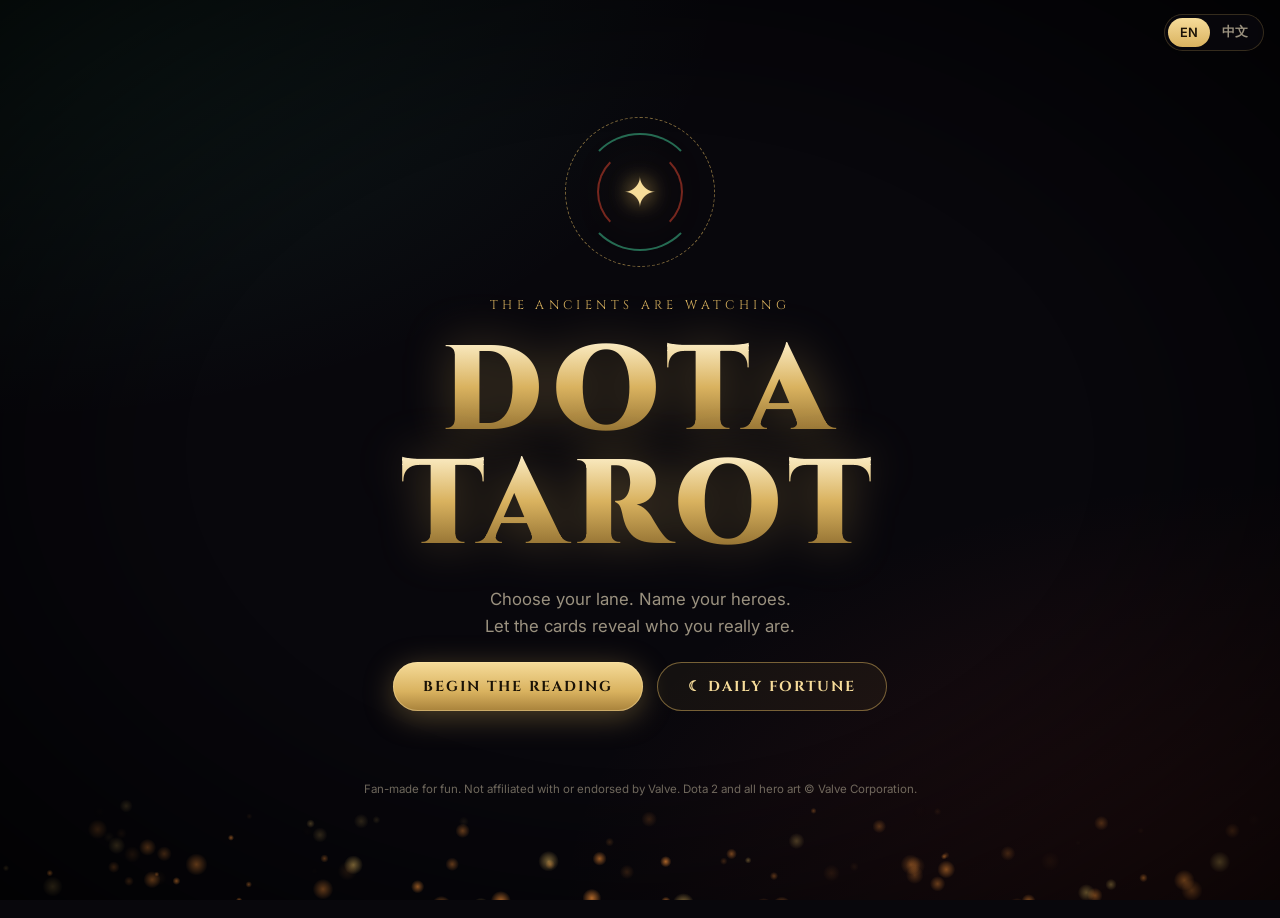
==== index.html @ 8a690b5b "Dota Tarot: Dota 2 personality test and daily fortune Pick a lane and up to 3 heroes for a three-car" ====
<!doctype html>
<html lang="en">
<head>
  <meta charset="utf-8" />
  <meta name="viewport" content="width=device-width, initial-scale=1" />
  <title>Dota Tarot</title>
  <meta name="description" content="Pick your lane and your heroes, and the Ancients will read your soul." />
  <meta property="og:title" content="Dota Tarot · 刀塔塔罗" />
  <meta property="og:description" content="A Dota 2 personality test and daily fortune. Pick your lane and heroes, and let the cards read you." />
  <meta property="og:type" content="website" />
  <link rel="icon" href="data:image/svg+xml,%3Csvg xmlns='http://www.w3.org/2000/svg' viewBox='0 0 32 32'%3E%3Crect width='32' height='32' rx='7' fill='%2314101a'/%3E%3Cpath d='M16 3 L19 13 L29 16 L19 19 L16 29 L13 19 L3 16 L13 13Z' fill='%23d9b25f'/%3E%3C/svg%3E" />
  <link rel="preconnect" href="https://fonts.googleapis.com" />
  <link rel="preconnect" href="https://fonts.gstatic.com" crossorigin />
  <link href="https://fonts.googleapis.com/css2?family=Cinzel:wght@500;700;900&family=Inter:wght@400;500;600&family=Noto+Serif+SC:wght@600;900&display=swap" rel="stylesheet" />
  <link rel="stylesheet" href="css/style.css?v=6" />
</head>
<body>
  <canvas id="embers" aria-hidden="true"></canvas>
  <div class="vignette" aria-hidden="true"></div>

  <div class="lang" role="group" aria-label="Language">
    <button data-lang="en">EN</button><button data-lang="zh">中文</button>
  </div>

  <!-- Intro -->
  <section class="screen active" id="screen-intro">
    <div class="intro">
      <div class="sigil" aria-hidden="true">
        <span class="ring r1"></span><span class="ring r2"></span><span class="ring r3"></span>
        <span class="sigil-core">✦</span>
      </div>
      <p class="eyebrow" data-i18n="eyebrow"></p>
      <h1 class="title"><span data-i18n="titleA"></span><span data-i18n="titleB"></span></h1>
      <p class="tagline" data-i18n="tagline"></p>
      <div class="intro-actions">
        <button class="btn btn-primary" data-go="role" data-i18n="begin"></button>
        <button class="btn btn-ghost btn-daily" id="open-daily"><span aria-hidden="true">☾</span> <span data-i18n="dailyBtn"></span></button>
      </div>
    </div>
    <p class="fan-note" data-i18n="disclaimer"></p>
  </section>

  <!-- Step 1: role -->
  <section class="screen" id="screen-role">
    <header class="step-head">
      <p class="step-num" data-i18n="step1"></p>
      <h2 data-i18n="step1Title"></h2>
    </header>
    <div class="roles" id="roles"></div>
    <nav class="step-nav">
      <button class="btn btn-ghost" data-go="intro" data-i18n="back"></button>
      <button class="btn btn-primary" id="to-heroes" data-go="heroes" data-i18n="continue" disabled></button>
    </nav>
  </section>

  <!-- Step 2: heroes -->
  <section class="screen" id="screen-heroes">
    <header class="step-head">
      <p class="step-num" data-i18n="step2"></p>
      <h2 data-i18n="step2Title"></h2>
      <p class="hint" data-i18n="step2Hint"></p>
    </header>
    <div class="picked" id="picked"></div>
    <div class="toolbar">
      <input type="search" id="search" data-i18n-ph="search" autocomplete="off" />
      <div class="filters" id="filters">
        <button class="chip active" data-attr="all" data-i18n="all"></button>
        <button class="chip" data-attr="str"><i class="dot str"></i><span data-i18n="str"></span></button>
        <button class="chip" data-attr="agi"><i class="dot agi"></i><span data-i18n="agi"></span></button>
        <button class="chip" data-attr="int"><i class="dot int"></i><span data-i18n="int"></span></button>
        <button class="chip" data-attr="uni"><i class="dot uni"></i><span data-i18n="uni"></span></button>
      </div>
    </div>
    <div class="hero-grid" id="hero-grid"></div>
    <nav class="step-nav sticky">
      <button class="btn btn-ghost" data-go="role" data-i18n="back"></button>
      <button class="btn btn-primary" id="to-reading" data-i18n="draw" disabled></button>
    </nav>
  </section>

  <!-- Step 3: reading -->
  <section class="screen" id="screen-reading">
    <header class="step-head">
      <p class="step-num" data-i18n="step3"></p>
      <h2 id="reading-prompt"></h2>
    </header>
    <div class="spread" id="spread"></div>
    <article class="result" id="result" hidden></article>
  </section>

  <!-- Daily fortune -->
  <section class="screen" id="screen-daily">
    <header class="step-head">
      <p class="step-num" data-i18n="dailyKicker"></p>
      <h2 id="daily-title"></h2>
      <p class="hint" id="daily-hint"></p>
    </header>
    <div class="fan" id="fan"></div>
    <div class="spread daily-stage" id="daily-stage"></div>
    <article class="result daily-result" id="daily-result" hidden></article>
    <nav class="step-nav" id="daily-nav">
      <button class="btn btn-ghost" data-go="intro" data-i18n="home"></button>
    </nav>
  </section>

  <script src="js/data.js?v=6"></script>
  <script src="js/i18n.js?v=6"></script>
  <script src="js/app.js?v=6"></script>
</body>
</html>
---- css/style.css ----
:root {
  --bg: #08070c;
  --panel: rgba(22, 18, 28, 0.72);
  --line: rgba(217, 178, 95, 0.22);
  --gold: #d9b25f;
  --gold-hi: #f6dc9a;
  --text: #ece6da;
  --muted: #9a917f;
  --radiant: #3fbf8f;
  --dire: #d0402f;
  --str: #e0503f;
  --agi: #3fc06a;
  --int: #3f9fe0;
  --uni: #c79cf0;
  --radius: 14px;
}

* { box-sizing: border-box; margin: 0; padding: 0; }

html, body { min-height: 100%; }

body {
  font-family: "Inter", system-ui, "PingFang SC", "Microsoft YaHei", sans-serif;
  color: var(--text);
  background:
    radial-gradient(1200px 700px at 0% 0%, rgba(63, 191, 143, 0.13), transparent 60%),
    radial-gradient(1200px 700px at 100% 100%, rgba(208, 64, 47, 0.16), transparent 60%),
    var(--bg);
  background-attachment: fixed;
  overflow-x: hidden;
}

#embers { position: fixed; inset: 0; width: 100%; height: 100%; pointer-events: none; z-index: 0; }
.vignette {
  position: fixed; inset: 0; pointer-events: none; z-index: 0;
  background: radial-gradient(ellipse at center, transparent 50%, rgba(0, 0, 0, 0.7) 100%);
}

button { font: inherit; color: inherit; cursor: pointer; border: 0; background: none; }

/* ---------- Screens ---------- */
.screen {
  position: relative; z-index: 1;
  display: none;
  min-height: 100vh;
  padding: 48px 16px 120px;
  max-width: 1180px;
  margin: 0 auto;
}
.screen.active { display: block; animation: screenIn 0.7s cubic-bezier(.2,.8,.2,1) both; }
.screen.leaving { display: block; animation: screenOut 0.4s ease both; }

@keyframes screenIn {
  from { opacity: 0; transform: translateY(24px) scale(0.98); filter: blur(6px); }
  to   { opacity: 1; transform: none; filter: none; }
}
@keyframes screenOut {
  to { opacity: 0; transform: translateY(-16px) scale(0.98); filter: blur(6px); }
}

/* ---------- Buttons ---------- */
.btn {
  position: relative;
  padding: 14px 30px;
  font-family: "Cinzel", "Noto Serif SC", serif;
  font-weight: 700;
  letter-spacing: 0.12em;
  text-transform: uppercase;
  font-size: 0.9rem;
  border-radius: 999px;
  transition: transform 0.2s, box-shadow 0.3s, opacity 0.3s;
}
.btn-primary {
  color: #1a1206;
  background: linear-gradient(180deg, var(--gold-hi), var(--gold) 60%, #a8823b);
  box-shadow: 0 0 0 1px rgba(255, 230, 170, 0.4) inset, 0 6px 30px rgba(217, 178, 95, 0.35);
  overflow: hidden;
}
.btn-primary::after {
  content: ""; position: absolute; inset: 0;
  background: linear-gradient(110deg, transparent 30%, rgba(255,255,255,0.55) 50%, transparent 70%);
  transform: translateX(-120%);
  animation: shine 3.2s ease-in-out infinite;
}
@keyframes shine { 60%, 100% { transform: translateX(120%); } }
.btn-primary:hover:not(:disabled) { transform: translateY(-2px); box-shadow: 0 0 0 1px rgba(255,230,170,.5) inset, 0 10px 40px rgba(217,178,95,.55); }
.btn-primary:disabled { opacity: 0.35; cursor: not-allowed; filter: grayscale(0.6); }
.btn-primary:disabled::after { display: none; }
.btn-ghost { color: var(--muted); border: 1px solid var(--line); }
.btn-ghost:hover { color: var(--text); border-color: var(--gold); }

/* ---------- Intro ---------- */
.intro {
  min-height: calc(100vh - 168px);
  display: flex; flex-direction: column; align-items: center; justify-content: center;
  text-align: center; gap: 22px;
}
.sigil { position: relative; width: 150px; height: 150px; margin-bottom: 8px; }
.ring {
  position: absolute; inset: 0; border-radius: 50%;
  border: 1px solid var(--gold);
  opacity: 0.55;
}
.ring.r1 { animation: spin 18s linear infinite; border-style: dashed; }
.ring.r2 { inset: 16px; animation: spin 12s linear infinite reverse; border-color: var(--radiant); border-width: 2px; border-right-color: transparent; border-left-color: transparent; }
.ring.r3 { inset: 32px; animation: spin 8s linear infinite; border-color: var(--dire); border-width: 2px; border-top-color: transparent; border-bottom-color: transparent; }
.sigil-core {
  position: absolute; inset: 0; display: grid; place-items: center;
  font-size: 2.6rem; color: var(--gold-hi);
  text-shadow: 0 0 20px var(--gold), 0 0 50px rgba(217,178,95,.6);
  animation: pulse 2.6s ease-in-out infinite;
}
@keyframes spin { to { transform: rotate(360deg); } }
@keyframes pulse { 50% { transform: scale(1.15); opacity: 0.8; } }

.eyebrow, .step-num {
  font-family: "Cinzel", "Noto Serif SC", serif; letter-spacing: 0.35em; text-transform: uppercase;
  font-size: 0.78rem; color: var(--gold);
}
.title {
  font-family: "Cinzel", "Noto Serif SC", serif; font-weight: 900;
  font-size: clamp(3.2rem, 12vw, 7.5rem);
  line-height: 0.95; letter-spacing: 0.06em;
  display: flex; flex-direction: column;
}
.title span {
  background: linear-gradient(180deg, #fff3d0 0%, var(--gold) 45%, #7a5a22 100%);
  -webkit-background-clip: text; background-clip: text; color: transparent;
  filter: drop-shadow(0 0 24px rgba(217,178,95,.35));
  animation: rise 1.1s cubic-bezier(.2,.8,.2,1) both;
}
.title span:nth-child(2) { animation-delay: 0.15s; }
@keyframes rise { from { opacity: 0; transform: translateY(40px); letter-spacing: 0.4em; } }
.tagline { color: var(--muted); font-size: 1.05rem; line-height: 1.6; animation: fade 1.4s 0.4s both; }
.intro .btn { animation: fade 1.4s 0.7s both; }
@keyframes fade { from { opacity: 0; transform: translateY(10px); } }

/* ---------- Step headers ---------- */
.step-head { text-align: center; margin-bottom: 36px; }
.step-head h2 {
  font-family: "Cinzel", "Noto Serif SC", serif; font-weight: 700;
  font-size: clamp(1.5rem, 4vw, 2.4rem); margin-top: 10px;
}
.hint { color: var(--muted); margin-top: 10px; }
.hint b { color: var(--gold); }

.step-nav { display: flex; justify-content: center; gap: 14px; margin-top: 40px; }
.step-nav.sticky {
  position: fixed; left: 0; right: 0; bottom: 0; margin: 0; z-index: 5;
  padding: 16px; background: linear-gradient(transparent, rgba(8,7,12,.95) 40%);
}

/* ---------- Roles ---------- */
.roles { display: grid; grid-template-columns: repeat(5, 1fr); gap: 16px; perspective: 1000px; }
.role {
  position: relative; text-align: center;
  padding: 28px 16px 24px;
  border-radius: var(--radius);
  background: var(--panel);
  border: 1px solid var(--line);
  backdrop-filter: blur(6px);
  transition: transform 0.35s cubic-bezier(.2,.8,.2,1), border-color 0.3s, box-shadow 0.3s;
  transform-style: preserve-3d;
  animation: dealIn 0.7s cubic-bezier(.2,.8,.2,1) backwards;
  animation-delay: calc(var(--i) * 90ms);
}
@keyframes dealIn { from { opacity: 0; transform: translateY(50px) rotateX(30deg); } }
.role:hover { border-color: var(--gold); box-shadow: 0 20px 50px rgba(0,0,0,.5), 0 0 30px rgba(217,178,95,.15); }
.role.selected {
  border-color: var(--gold-hi);
  box-shadow: 0 0 0 1px var(--gold) inset, 0 0 45px rgba(217,178,95,.45);
  background: linear-gradient(180deg, rgba(217,178,95,.16), var(--panel));
}
.role-numeral { font-family: "Cinzel", "Noto Serif SC", serif; font-size: 0.8rem; color: var(--gold); letter-spacing: .3em; }
.role svg {
  width: 64px; height: 64px; margin: 16px auto;
  fill: none; stroke: var(--gold); stroke-width: 2.2; stroke-linecap: round; stroke-linejoin: round;
  transition: transform .4s, filter .4s;
}
.role:hover svg, .role.selected svg { transform: scale(1.12); filter: drop-shadow(0 0 10px var(--gold)); }
.role h3 { font-family: "Cinzel", "Noto Serif SC", serif; font-size: 1.15rem; }
.role .pos { font-size: .75rem; color: var(--muted); text-transform: uppercase; letter-spacing: .15em; margin-top: 4px; }
.role p { color: var(--muted); font-size: .88rem; line-height: 1.5; margin-top: 12px; }

/* ---------- Heroes ---------- */
.picked { display: flex; justify-content: center; gap: 14px; margin-bottom: 26px; }
.slot {
  width: 120px; aspect-ratio: 16 / 9; border-radius: 10px;
  border: 1px dashed var(--line);
  display: grid; place-items: center; color: var(--muted); font-size: .75rem;
  position: relative; overflow: hidden;
}
.slot.filled { border: 1px solid var(--gold); animation: pop .45s cubic-bezier(.3,1.6,.5,1) both; box-shadow: 0 0 20px rgba(217,178,95,.35); }
.slot img, .slot .fallback { position: absolute; inset: 0; width: 100%; height: 100%; object-fit: cover; }
.slot .x {
  position: absolute; top: 4px; right: 4px; z-index: 2; width: 20px; height: 20px; border-radius: 50%;
  background: rgba(0,0,0,.7); color: #fff; font-size: .8rem; line-height: 20px;
}
@keyframes pop { from { transform: scale(.5); opacity: 0; } }

.toolbar { display: flex; flex-wrap: wrap; gap: 12px; justify-content: space-between; align-items: center; margin-bottom: 20px; }
#search {
  flex: 1 1 220px; max-width: 320px;
  padding: 11px 16px; border-radius: 999px;
  background: var(--panel); border: 1px solid var(--line); color: var(--text); font: inherit;
  outline: none; transition: border-color .2s, box-shadow .2s;
}
#search:focus { border-color: var(--gold); box-shadow: 0 0 0 3px rgba(217,178,95,.15); }
.filters { display: flex; flex-wrap: wrap; gap: 8px; }
.chip {
  display: inline-flex; align-items: center; gap: 7px;
  padding: 8px 14px; border-radius: 999px; font-size: .85rem;
  border: 1px solid var(--line); color: var(--muted); transition: all .2s;
}
.chip:hover { color: var(--text); }
.chip.active { color: var(--text); border-color: var(--gold); background: rgba(217,178,95,.12); }
.dot { width: 9px; height: 9px; border-radius: 50%; display: inline-block; }
.dot.str { background: var(--str); } .dot.agi { background: var(--agi); }
.dot.int { background: var(--int); } .dot.uni { background: var(--uni); }

.hero-grid {
  display: grid; grid-template-columns: repeat(auto-fill, minmax(128px, 1fr)); gap: 10px;
}
.hero {
  position: relative; aspect-ratio: 16 / 9; border-radius: 8px; overflow: hidden;
  background: #15121b; border: 1px solid rgba(255,255,255,.06);
  transition: transform .25s cubic-bezier(.2,.8,.2,1), box-shadow .25s, border-color .25s, filter .25s;
  animation: heroIn .5s cubic-bezier(.2,.8,.2,1) backwards;
  animation-delay: calc(var(--i) * 12ms);
}
@keyframes heroIn { from { opacity: 0; transform: scale(.85); } }
.hero img, .hero .fallback {
  position: absolute; inset: 0; width: 100%; height: 100%; object-fit: cover;
  transition: transform .4s;
}
.fallback {
  display: grid; place-items: center;
  font-family: "Cinzel", "Noto Serif SC", serif; font-weight: 700; font-size: 1.3rem; color: rgba(255,255,255,.85);
}
.fallback.str { background: linear-gradient(135deg, #5a1a14, #1a0a08); }
.fallback.agi { background: linear-gradient(135deg, #154a24, #081a0c); }
.fallback.int { background: linear-gradient(135deg, #133a5a, #08121a); }
.fallback.uni { background: linear-gradient(135deg, #3d2a5a, #120a1a); }
.hero .name {
  position: absolute; left: 0; right: 0; bottom: 0; z-index: 1;
  padding: 18px 8px 6px; font-size: .74rem; font-weight: 600; text-align: left;
  background: linear-gradient(transparent, rgba(0,0,0,.9));
}
.hero::before {
  content: ""; position: absolute; left: 0; top: 0; bottom: 0; width: 3px; z-index: 2;
  background: var(--attr);
}
.hero:hover { transform: translateY(-3px) scale(1.06); z-index: 3; border-color: var(--gold); box-shadow: 0 12px 30px rgba(0,0,0,.6), 0 0 18px rgba(217,178,95,.3); }
.hero:hover img { transform: scale(1.1); }
.hero.selected { border-color: var(--gold-hi); box-shadow: 0 0 0 2px var(--gold), 0 0 26px rgba(217,178,95,.6); }
.hero.selected::after {
  content: "✓"; position: absolute; top: 6px; right: 6px; z-index: 2;
  width: 22px; height: 22px; border-radius: 50%; display: grid; place-items: center;
  background: var(--gold); color: #1a1206; font-weight: 700; font-size: .8rem;
  animation: pop .35s cubic-bezier(.3,1.6,.5,1) both;
}
.hero-grid.full .hero:not(.selected) { filter: grayscale(.85) brightness(.55); }
.hero.hidden { display: none; }

/* ---------- Tarot spread ---------- */
.spread { display: flex; justify-content: center; gap: 36px; flex-wrap: wrap; padding-top: 6px; overflow-x: clip; }
.tarot {
  --gold-line: color-mix(in srgb, var(--gold) 70%, var(--c));
  width: 230px; aspect-ratio: 2 / 3.3;
  position: relative;
  container-type: inline-size;
  animation: deal 0.9s cubic-bezier(.2,.8,.2,1) both;
  animation-delay: calc(var(--i) * 200ms);
}
@keyframes deal {
  from { opacity: 0; transform: translateY(-160px) rotate(calc((var(--i) - 1) * 18deg)) scale(.6); }
}
.tarot-float, .tarot-tilt, .tarot-inner { position: absolute; inset: 0; }
.tarot-float { animation: bob 5s ease-in-out infinite; animation-delay: calc(var(--i) * -1.6s); }
@keyframes bob { 50% { transform: translateY(-10px); } }
.tarot-tilt { transform: perspective(1000px); transform-style: preserve-3d; transition: transform .5s cubic-bezier(.2,.8,.2,1); }
.tarot-inner { transform-style: preserve-3d; transition: transform 1.2s cubic-bezier(.5,-0.25,.2,1.25); }
.tarot.flipped .tarot-inner { transform: rotateY(180deg); }

.face {
  position: absolute; inset: 0; border-radius: 6cqw; overflow: hidden;
  backface-visibility: hidden; -webkit-backface-visibility: hidden;
  box-shadow: 0 24px 60px rgba(0,0,0,.65), 0 0 0 1px rgba(217,178,95,.55);
}

/* Card back */
.face.back {
  background:
    radial-gradient(circle at 50% 50%, rgba(217,178,95,.2), transparent 60%),
    repeating-linear-gradient(45deg, rgba(217,178,95,.05) 0 1px, transparent 1px 9px),
    repeating-linear-gradient(-45deg, rgba(217,178,95,.05) 0 1px, transparent 1px 9px),
    linear-gradient(160deg, #1d1530, #0c0912 50%, #2a0f0c);
}
.back-art { position: absolute; inset: 0; width: 100%; height: 100%; fill: none; stroke: var(--gold); stroke-width: .6; }
.back-art .mandala { transform-box: fill-box; transform-origin: center; animation: spin 30s linear infinite; }
.back-art .eye { stroke-width: .9; filter: drop-shadow(0 0 3px var(--gold)); }
.back-art .pupil { fill: var(--gold-hi); stroke: none; transform-box: fill-box; transform-origin: center; animation: pulse 2.4s ease-in-out infinite; }
.back-art .moon { fill: rgba(217,178,95,.25); }
.back-art .star { fill: var(--gold-hi); stroke: none; animation: twinkle 3s ease-in-out infinite; }
.back-art .star:nth-child(odd) { animation-delay: -1.5s; }
@keyframes twinkle { 50% { opacity: .15; } }

/* Card front */
.face.front {
  transform: rotateY(180deg);
  background:
    radial-gradient(120% 70% at 50% 38%, color-mix(in srgb, var(--c) 32%, transparent), transparent 70%),
    repeating-linear-gradient(60deg, rgba(255,255,255,.025) 0 1px, transparent 1px 7px),
    linear-gradient(180deg, #17121f, #0a080d);
}
.tarot.flipped .face.front { animation: glow 2.6s 1.3s ease-in-out infinite; }
@keyframes glow { 50% { box-shadow: 0 24px 60px rgba(0,0,0,.65), 0 0 0 1px var(--gold), 0 0 46px color-mix(in srgb, var(--c) 70%, transparent); } }

.frame { position: absolute; inset: 3.5cqw; z-index: 4; pointer-events: none; border: 1px solid var(--gold-line); border-radius: 3.5cqw; }
.frame::after { content: ""; position: absolute; inset: 1.8cqw; border: 1px solid color-mix(in srgb, var(--gold-line) 45%, transparent); border-radius: 2cqw; }
.corner { position: absolute; width: 14cqw; height: 14cqw; fill: none; stroke: var(--gold-hi); stroke-width: 1.4; }
.corner circle { fill: var(--gold-hi); stroke: none; }
.corner.tl { top: -1px; left: -1px; }
.corner.tr { top: -1px; right: -1px; transform: scaleX(-1); }
.corner.bl { bottom: -1px; left: -1px; transform: scaleY(-1); }
.corner.br { bottom: -1px; right: -1px; transform: scale(-1); }

.t-banner {
  position: absolute; top: 4.5cqw; left: 50%; transform: translateX(-50%); z-index: 5;
  min-width: 30cqw; padding: 1.4cqw 4cqw 3cqw 4.8cqw;
  font-family: "Cinzel", "Noto Serif SC", serif; font-weight: 900; font-size: 6cqw; letter-spacing: .15em; text-align: center;
  color: #1a1206;
  background: linear-gradient(180deg, var(--gold-hi), var(--gold) 60%, #8d6a2d);
  clip-path: polygon(0 0, 100% 0, 100% 72%, 50% 100%, 0 72%);
}

.t-art { position: absolute; left: 9cqw; right: 9cqw; top: 13cqw; bottom: 37cqw; z-index: 2; }
.t-window {
  position: absolute; inset: 0; overflow: hidden;
  border-radius: 50% 50% 4cqw 4cqw / 32% 32% 4cqw 4cqw;
  border: 1px solid var(--gold-line);
  background: radial-gradient(circle at 50% 45%, color-mix(in srgb, var(--c) 45%, #0b090e), #08060b 75%);
  box-shadow: inset 0 0 8cqw rgba(0,0,0,.8);
}
.rays {
  position: absolute; inset: -40%;
  background: repeating-conic-gradient(from 0deg, color-mix(in srgb, var(--c) 30%, transparent) 0deg 5deg, transparent 5deg 15deg);
  -webkit-mask: radial-gradient(circle, #000 10%, transparent 60%); mask: radial-gradient(circle, #000 10%, transparent 60%);
  animation: spin 40s linear infinite;
}
.runes {
  position: absolute; left: 50%; top: 46%; width: 92%; translate: -50% -50%;
  fill: none; stroke: color-mix(in srgb, var(--gold) 60%, transparent); stroke-width: .5;
  animation: spin 50s linear infinite reverse;
}
.runes text { fill: var(--gold); stroke: none; font-size: 7px; opacity: .75; }
.mote {
  position: absolute; bottom: 0; width: 1.4cqw; height: 1.4cqw; border-radius: 50%;
  background: #fff; box-shadow: 0 0 2cqw .5cqw var(--c);
  animation: mote linear infinite;
}
@keyframes mote {
  from { transform: translateY(0) scale(.6); opacity: 0; }
  20% { opacity: 1; }
  to { transform: translateY(-110cqw) scale(1); opacity: 0; }
}

.emblem { position: absolute; left: 50%; top: 46%; width: 54%; translate: -50% -50%; animation: float 4s ease-in-out infinite; }
.emblem svg {
  display: block; width: 100%; overflow: visible;
  fill: none; stroke: var(--c); stroke-width: 1.8; stroke-linecap: round; stroke-linejoin: round;
  filter: drop-shadow(0 0 3cqw var(--c)) drop-shadow(0 0 .8cqw rgba(255,255,255,.6));
}
.emblem svg * { stroke-dasharray: 1; stroke-dashoffset: 1; }
.tarot.flipped .emblem svg * { stroke-dashoffset: 0; transition: stroke-dashoffset 1.8s .55s cubic-bezier(.6,0,.2,1); }
@keyframes float { 50% { transform: translateY(-3cqw) scale(1.04); } }

/* Champions card: hero renders break out of the arch */
.portal {
  position: absolute; left: 8%; right: 8%; bottom: 5%; height: 16%; border-radius: 50%;
  border: 1px solid var(--c);
  background: radial-gradient(ellipse, color-mix(in srgb, var(--c) 45%, transparent), transparent 70%);
  box-shadow: 0 0 4cqw var(--c), inset 0 0 4cqw var(--c);
  animation: portal 3s ease-in-out infinite;
}
@keyframes portal { 50% { transform: scaleX(1.12); opacity: .6; } }
.champs {
  position: absolute; inset: -12cqw 0 0; pointer-events: none;
  -webkit-mask: linear-gradient(#000 82%, transparent); mask: linear-gradient(#000 82%, transparent);
}
.champ {
  position: absolute; bottom: -10%; left: 50%; width: 150%; translate: -50% 0; z-index: 1;
  filter: drop-shadow(0 0 2cqw color-mix(in srgb, var(--c) 70%, transparent));
  animation: bob2 4.5s ease-in-out infinite;
}
.champ.l, .champ.r { width: 105%; bottom: 0; z-index: 0; filter: brightness(.55) drop-shadow(0 0 2cqw color-mix(in srgb, var(--c) 50%, transparent)); }
.champ.l { left: 16%; animation-delay: -1.5s; }
.champ.r { left: 84%; animation-delay: -3s; }
.champ img { display: block; width: 100%; }
.champ.flat { width: 52%; bottom: 22%; }
.champ.l.flat, .champ.r.flat { width: 38%; bottom: 40%; }
.champ.flat img, .champ.flat .fallback { position: static; aspect-ratio: 1; object-fit: cover; border-radius: 50%; border: 1px solid var(--c); font-size: 5cqw; }
.tarot .champ { opacity: 0; transition: opacity .8s .6s; }
.tarot.flipped .champ { opacity: 1; }
@keyframes bob2 { 50% { transform: translateY(-2.5cqw); } }

.t-plate {
  position: absolute; left: 9cqw; right: 9cqw; bottom: 9cqw; z-index: 5;
  text-align: center; padding: 3cqw 2cqw;
  border-top: 1px solid var(--gold-line); border-bottom: 1px solid var(--gold-line);
  background: linear-gradient(90deg, transparent, rgba(0,0,0,.6) 18%, rgba(0,0,0,.6) 82%, transparent);
}
.t-plate::before {
  content: ""; position: absolute; top: -1.6cqw; left: 50%; width: 3cqw; height: 3cqw;
  background: var(--gold-hi); transform: translateX(-50%) rotate(45deg);
}
.t-name {
  font-family: "Cinzel", "Noto Serif SC", serif; font-weight: 900; font-size: max(9px, 7.4cqw); line-height: 1.15;
  background: linear-gradient(180deg, #fff, var(--gold-hi) 50%, var(--gold));
  -webkit-background-clip: text; background-clip: text; color: transparent;
}
.t-label { font-size: max(7px, 4.2cqw); text-transform: uppercase; letter-spacing: .2em; margin-top: 1.2cqw; color: color-mix(in srgb, var(--c) 55%, #fff); }

.foil {
  position: absolute; inset: 0; z-index: 6; pointer-events: none; opacity: 0; transition: opacity .4s;
  background: linear-gradient(115deg, transparent 25%, rgba(255,120,200,.35) 40%, rgba(120,220,255,.35) 50%, rgba(255,230,140,.35) 60%, transparent 75%);
  background-size: 250% 250%; background-position: var(--mx, 50%) var(--my, 50%);
  mix-blend-mode: color-dodge;
}
.tarot:hover .foil { opacity: .75; }
.sweep {
  position: absolute; inset: 0; z-index: 6; pointer-events: none;
  background: linear-gradient(105deg, transparent 35%, rgba(255,255,255,.45) 50%, transparent 65%);
  transform: translateX(-130%);
}
.face.back .sweep { animation: sweep 3.5s ease-in-out infinite; animation-delay: calc(var(--i) * .4s + 1s); }
.tarot.flipped .face.front .sweep { animation: sweep 1.3s 1s ease-out both; }
@keyframes sweep { 60%, 100% { transform: translateX(130%); } }

.flash, .shock { position: absolute; left: 50%; top: 50%; z-index: 3; pointer-events: none; border-radius: 50%; opacity: 0; translate: -50% -50%; }
.flash { width: 170%; aspect-ratio: 1; background: radial-gradient(circle, #fff 0%, color-mix(in srgb, var(--c) 70%, transparent) 22%, transparent 60%); mix-blend-mode: screen; }
.shock { width: 100%; aspect-ratio: 1; border: 2px solid var(--c); box-shadow: 0 0 20px var(--c), inset 0 0 20px var(--c); }
.tarot.flipped .flash { animation: flash .9s .4s ease-out; }
.tarot.flipped .shock { animation: shock 1.1s .5s ease-out; }
@keyframes flash { from { transform: scale(.3); } 30% { opacity: 1; transform: scale(1); } to { opacity: 0; transform: scale(1.2); } }
@keyframes shock { from { opacity: 1; transform: scale(.2); } to { opacity: 0; transform: scale(2.4); } }

.tarot-cap {
  position: absolute; top: calc(100% + 16px); left: 0; right: 0; text-align: center;
  font-family: "Cinzel", "Noto Serif SC", serif; font-size: .75rem; letter-spacing: .3em; color: var(--muted); text-transform: uppercase;
}

/* ---------- Result ---------- */
.result {
  margin: 80px auto 0; max-width: 820px;
  padding: 36px clamp(20px, 5vw, 48px);
  border-radius: 20px;
  background: var(--panel); border: 1px solid var(--line); backdrop-filter: blur(8px);
  animation: screenIn .9s cubic-bezier(.2,.8,.2,1) both;
}
.result > * { animation: fade .8s both; }
.result > *:nth-child(2) { animation-delay: .1s; } .result > *:nth-child(3) { animation-delay: .2s; }
.result > *:nth-child(4) { animation-delay: .3s; } .result > *:nth-child(5) { animation-delay: .4s; }
.result > *:nth-child(6) { animation-delay: .5s; } .result > *:nth-child(7) { animation-delay: .6s; }
.r-kicker { text-align: center; font-family: "Cinzel", "Noto Serif SC", serif; color: var(--gold); letter-spacing: .3em; font-size: .8rem; text-transform: uppercase; }
.r-title {
  text-align: center; font-family: "Cinzel", "Noto Serif SC", serif; font-weight: 900;
  font-size: clamp(2rem, 6vw, 3.4rem); margin: 8px 0 4px;
  background: linear-gradient(100deg, var(--c) 20%, #fff 40%, var(--c) 60%); background-size: 250% 100%;
  -webkit-background-clip: text; background-clip: text; color: transparent;
  filter: drop-shadow(0 0 18px color-mix(in srgb, var(--c) 50%, transparent));
  animation: fade .8s both, titleShine 4s 1s linear infinite;
}
@keyframes titleShine { from { background-position: 100% 0; } to { background-position: -150% 0; } }
.r-quote { text-align: center; color: var(--muted); font-style: italic; margin-bottom: 26px; }
.r-body p { line-height: 1.75; margin-bottom: 14px; }
.r-body .undertone { color: var(--gold-hi); }

.radar { display: block; width: 100%; max-width: 460px; margin: 26px auto 34px; overflow: visible; }
.radar .halo { fill: none; stroke: var(--line); stroke-dasharray: 2 6; transform-box: fill-box; transform-origin: center; animation: spin 40s linear infinite; }
.radar .grid { fill: none; stroke: rgba(255,255,255,.1); stroke-dasharray: 1; stroke-dashoffset: 1; animation: draw 1.2s ease forwards; }
.radar .grid.outer { stroke: color-mix(in srgb, var(--gold) 55%, transparent); stroke-width: 1.5; }
.radar .axis { stroke: rgba(255,255,255,.08); }
.radar .shape {
  fill: url(#radar-fill); stroke: var(--c); stroke-width: 2.5; stroke-linejoin: round;
  filter: drop-shadow(0 0 10px var(--c));
  animation: breathe 3s 2s ease-in-out infinite;
}
@keyframes breathe { 50% { filter: drop-shadow(0 0 24px var(--c)); } }
.radar .vertex { stroke: #0b090e; stroke-width: 2; }
.radar .vertex-ring { fill: none; stroke-width: 1.5; transform-box: fill-box; transform-origin: center; animation: ping 2.4s ease-out infinite; }
.radar .vertex-ring:nth-of-type(even) { animation-delay: -1.2s; }
@keyframes ping { from { transform: scale(1); opacity: .9; } to { transform: scale(3); opacity: 0; } }
.radar .lbl { opacity: 0; animation: lblIn .6s forwards; }
@keyframes lblIn { from { opacity: 0; transform: translateY(6px); } to { opacity: 1; transform: none; } }
.radar .lbl-name { font-family: "Cinzel", "Noto Serif SC", serif; font-weight: 700; font-size: 15px; fill: var(--text); letter-spacing: .06em; }
.radar .lbl-pct { font-size: 14px; font-weight: 600; }
.radar .lbl.main .lbl-name { fill: var(--gold-hi); }
@keyframes draw { to { stroke-dashoffset: 0; } }

.cols { display: grid; grid-template-columns: 1fr 1fr; gap: 18px; margin-bottom: 26px; }
.box { padding: 18px 20px; border-radius: 12px; border: 1px solid var(--line); background: rgba(0,0,0,.25); }
.box h4 { font-family: "Cinzel", "Noto Serif SC", serif; font-size: .85rem; letter-spacing: .2em; text-transform: uppercase; color: var(--gold); margin-bottom: 10px; }
.box ul { list-style: none; display: grid; gap: 8px; }
.box li::before { content: "✦ "; color: var(--c); }
.box p { line-height: 1.6; color: var(--text); }
.r-life { text-align: center; padding: 18px; border-radius: 12px; background: rgba(217,178,95,.08); border: 1px solid var(--line); margin-bottom: 28px; }
.r-life b { color: var(--gold); font-family: "Cinzel", "Noto Serif SC", serif; letter-spacing: .1em; }
.r-actions { display: flex; justify-content: center; gap: 12px; flex-wrap: wrap; }

.fan-note { max-width: 560px; margin: 0 auto; text-align: center; font-size: .72rem; line-height: 1.6; color: var(--muted); opacity: .7; }

/* ---------- Language toggle ---------- */
.lang {
  position: fixed; top: 14px; right: 16px; z-index: 20;
  display: flex; padding: 3px; border-radius: 999px;
  background: rgba(10, 8, 14, 0.75); border: 1px solid var(--line); backdrop-filter: blur(6px);
}
.lang button {
  padding: 6px 12px; border-radius: 999px; font-size: .8rem; font-weight: 600; color: var(--muted);
  transition: color .2s, background .2s;
}
.lang button:hover { color: var(--text); }
.lang button.active { color: #1a1206; background: linear-gradient(180deg, var(--gold-hi), var(--gold)); }

/* ---------- Intro actions ---------- */
.intro-actions { display: flex; flex-wrap: wrap; justify-content: center; gap: 14px; animation: fade 1.4s 0.7s both; }
.intro-actions .btn { animation: none; }
.btn-daily { color: var(--gold-hi); border-color: rgba(217,178,95,.5); background: rgba(217,178,95,.06); }
.btn-daily:hover { background: rgba(217,178,95,.14); box-shadow: 0 0 24px rgba(217,178,95,.25); }

/* ---------- Daily: card fan ---------- */
.fan { position: relative; height: 360px; max-width: 760px; margin: 0 auto; }
.fan-card {
  position: absolute; left: 50%; bottom: 10px;
  width: 150px; aspect-ratio: 2 / 3.3; margin-left: -75px;
  container-type: inline-size;
  transform-origin: 50% 170%;
  transform: rotate(var(--r));
  transition: transform .45s cubic-bezier(.2,.8,.2,1), opacity .5s, filter .3s;
  animation: fanIn .9s cubic-bezier(.2,.8,.2,1) backwards;
  animation-delay: calc(var(--i) * 90ms);
}
.fan-card .face { box-shadow: 0 16px 40px rgba(0,0,0,.6), 0 0 0 1px rgba(217,178,95,.55); }
@keyframes fanIn { from { transform: rotate(0) translateY(120px); opacity: 0; } }
.fan-card:hover, .fan-card:focus-visible {
  transform: rotate(var(--r)) translateY(-34px);
  filter: drop-shadow(0 0 18px rgba(217,178,95,.6));
  z-index: 5;
}
.fan.picking .fan-card:not(.chosen) { opacity: 0; transform: rotate(var(--r)) translateY(140px); pointer-events: none; }
.fan-card.chosen {
  transform: rotate(0) translateY(-60px) scale(1.2); z-index: 10;
  filter: drop-shadow(0 0 30px var(--gold));
}

/* ---------- Daily: the drawn card ---------- */
.daily-stage { min-height: 0; }
.tarot.daily-card { width: 270px; }
.tarot.instant .tarot-inner { transition: none; }
.tarot.instant .flash, .tarot.instant .shock { animation: none; }
.emblem.ghost { width: 82%; top: 42%; opacity: .32; }
.tarot.reversed .emblem.ghost svg { transform: rotate(180deg); }
.tarot.reversed .t-label { color: #ff8f7a; }

/* ---------- Daily: fortune panel ---------- */
.luck {
  display: flex; align-items: center; justify-content: center; flex-wrap: wrap; gap: 6px 14px;
  margin: 14px 0 22px;
}
.luck-label { font-family: "Cinzel", "Noto Serif SC", serif; font-size: .8rem; letter-spacing: .25em; text-transform: uppercase; color: var(--muted); }
.stars { display: inline-flex; gap: 4px; font-size: 1.6rem; }
.lstar { color: rgba(255,255,255,.12); animation: starIn .5s cubic-bezier(.3,1.6,.5,1) backwards; animation-delay: calc(.4s + var(--i) * .12s); }
.lstar.on { color: var(--gold-hi); text-shadow: 0 0 12px var(--gold), 0 0 24px rgba(217,178,95,.5); }
@keyframes starIn { from { transform: scale(0) rotate(-90deg); opacity: 0; } }
.luck-word {
  font-family: "Cinzel", "Noto Serif SC", serif; font-weight: 900; font-size: 1.15rem; color: var(--c);
  padding: 2px 12px; border: 1px solid var(--c); border-radius: 999px;
  text-shadow: 0 0 12px var(--c);
}
.daily-msg { text-align: center; font-size: 1.08rem; line-height: 1.8; max-width: 600px; margin: 0 auto 28px; }

.lucky { display: grid; grid-template-columns: repeat(3, 1fr); gap: 14px; margin-bottom: 22px; }
.lucky-tile {
  display: flex; flex-direction: column; align-items: center; text-align: center; gap: 6px;
  padding: 18px 10px 16px; border-radius: 14px;
  border: 1px solid var(--line); background: rgba(0,0,0,.25);
  animation: tileIn .7s cubic-bezier(.2,.8,.2,1) backwards; animation-delay: calc(.6s + var(--i) * .12s);
  transition: transform .3s, border-color .3s, box-shadow .3s;
}
.lucky-tile:hover { transform: translateY(-4px); border-color: var(--c); box-shadow: 0 0 22px color-mix(in srgb, var(--c) 35%, transparent); }
@keyframes tileIn { from { opacity: 0; transform: translateY(20px) scale(.95); } }
.lucky-img {
  position: relative; width: 96px; height: 56px; border-radius: 8px; overflow: hidden;
  display: grid; place-items: center;
  border: 1px solid color-mix(in srgb, var(--c) 60%, transparent);
  background: radial-gradient(circle, color-mix(in srgb, var(--c) 30%, transparent), rgba(0,0,0,.4));
}
.lucky-img img, .lucky-img .fallback { position: absolute; inset: 0; width: 100%; height: 100%; object-fit: cover; }
.item-img img { position: static; width: auto; height: 100%; object-fit: contain; }
.role-img svg { width: 36px; height: 36px; fill: none; stroke: var(--gold); stroke-width: 2.4; stroke-linecap: round; stroke-linejoin: round; filter: drop-shadow(0 0 6px var(--gold)); }
.lucky-tile span { font-size: .7rem; text-transform: uppercase; letter-spacing: .2em; color: var(--muted); margin-top: 4px; }
.lucky-tile b { font-family: "Cinzel", "Noto Serif SC", serif; font-size: .95rem; }

.almanac .box h4 { font-size: 1.1rem; letter-spacing: .15em; }
.almanac .do h4 { color: var(--radiant); }
.almanac .dont h4 { color: var(--dire); }
.almanac .do { border-color: rgba(63,191,143,.35); }
.almanac .dont { border-color: rgba(208,64,47,.35); }
.countdown { font-variant-numeric: tabular-nums; letter-spacing: .05em; }

@media (max-width: 640px) {
  .lang { top: 10px; right: 10px; }
  .fan { height: 250px; }
  .fan-card { width: 96px; margin-left: -48px; }
  .tarot.daily-card { width: 64%; }
  .lucky { grid-template-columns: 1fr; }
  .lucky-tile { flex-direction: row; text-align: left; padding: 12px; gap: 12px; }
  .lucky-tile span { margin: 0; }
  .lucky-img { width: 72px; height: 42px; flex: none; }
}

/* ---------- Responsive ---------- */
@media (max-width: 900px) {
  .roles { grid-template-columns: repeat(2, 1fr); }
  .roles .role:last-child { grid-column: 1 / -1; }
}
@media (max-width: 640px) {
  .screen { padding-top: 32px; }
  .roles { grid-template-columns: 1fr; }
  .role { display: grid; grid-template-columns: 56px 1fr; text-align: left; gap: 2px 14px; padding: 16px; }
  .role svg { grid-row: 1 / 5; width: 48px; height: 48px; margin: 0; align-self: center; }
  .role p { margin-top: 6px; }
  .hero-grid { grid-template-columns: repeat(auto-fill, minmax(100px, 1fr)); }
  .slot { width: 30%; }
  .spread { gap: 10px; }
  .tarot { width: 31%; min-width: 96px; }
  .t-label { letter-spacing: .08em; }
  .tarot-cap { font-size: .6rem; letter-spacing: .15em; }
  .cols { grid-template-columns: 1fr; }
}

@media (prefers-reduced-motion: reduce) {
  *, *::before, *::after { animation-duration: 0.01ms !important; animation-iteration-count: 1 !important; transition-duration: 0.01ms !important; }
}
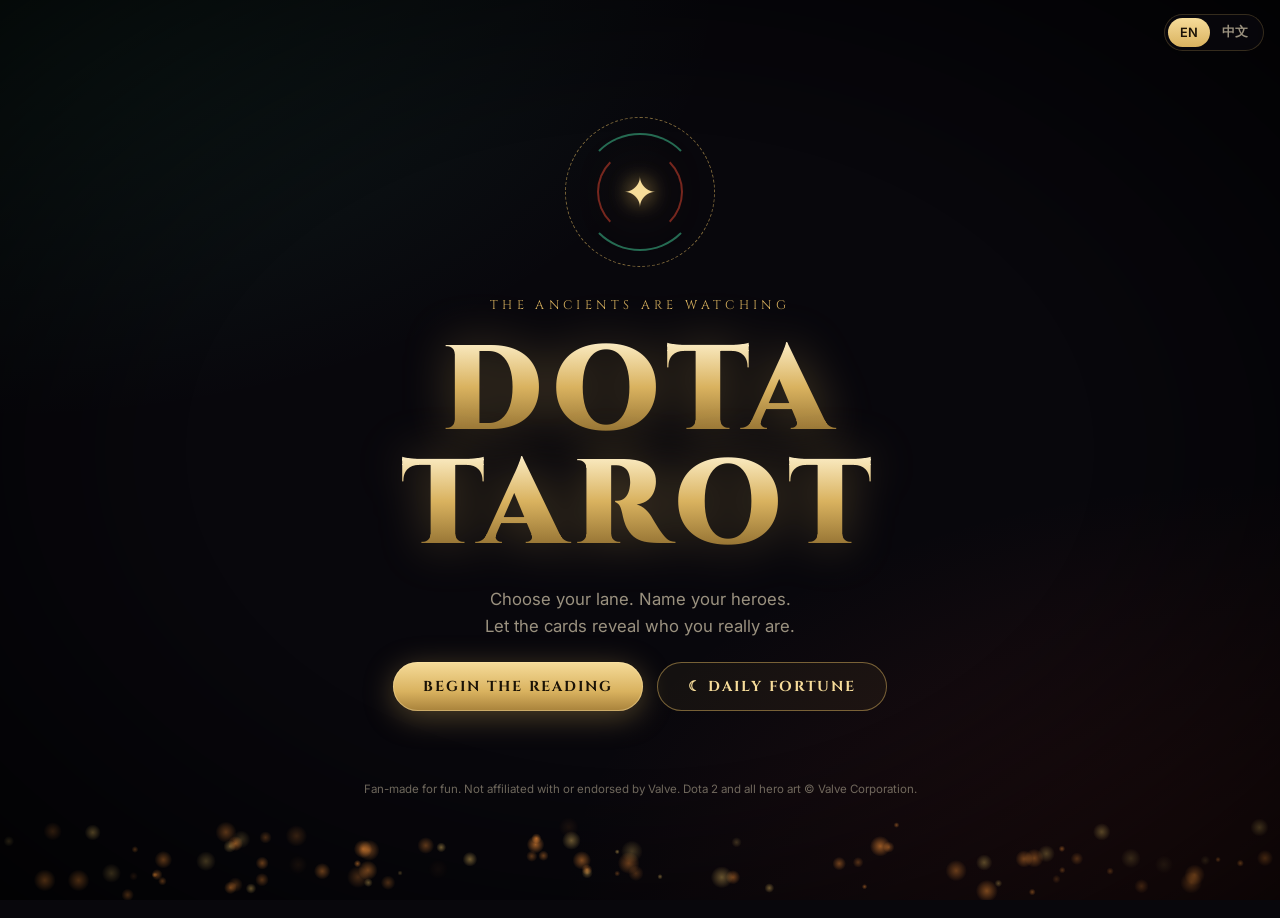
==== commit 37848618: "Retry hero and item images on Valve's backup CDNs If cdn.cloudflare.steamstatic.com is blocked or fa" ====
--- a/index.html
+++ b/index.html
@@ -12,7 +12,7 @@
   <link rel="preconnect" href="https://fonts.googleapis.com" />
   <link rel="preconnect" href="https://fonts.gstatic.com" crossorigin />
   <link href="https://fonts.googleapis.com/css2?family=Cinzel:wght@500;700;900&family=Inter:wght@400;500;600&family=Noto+Serif+SC:wght@600;900&display=swap" rel="stylesheet" />
-  <link rel="stylesheet" href="css/style.css?v=6" />
+  <link rel="stylesheet" href="css/style.css?v=7" />
 </head>
 <body>
   <canvas id="embers" aria-hidden="true"></canvas>
@@ -103,8 +103,8 @@
     </nav>
   </section>
 
-  <script src="js/data.js?v=6"></script>
-  <script src="js/i18n.js?v=6"></script>
-  <script src="js/app.js?v=6"></script>
+  <script src="js/data.js?v=7"></script>
+  <script src="js/i18n.js?v=7"></script>
+  <script src="js/app.js?v=7"></script>
 </body>
 </html>
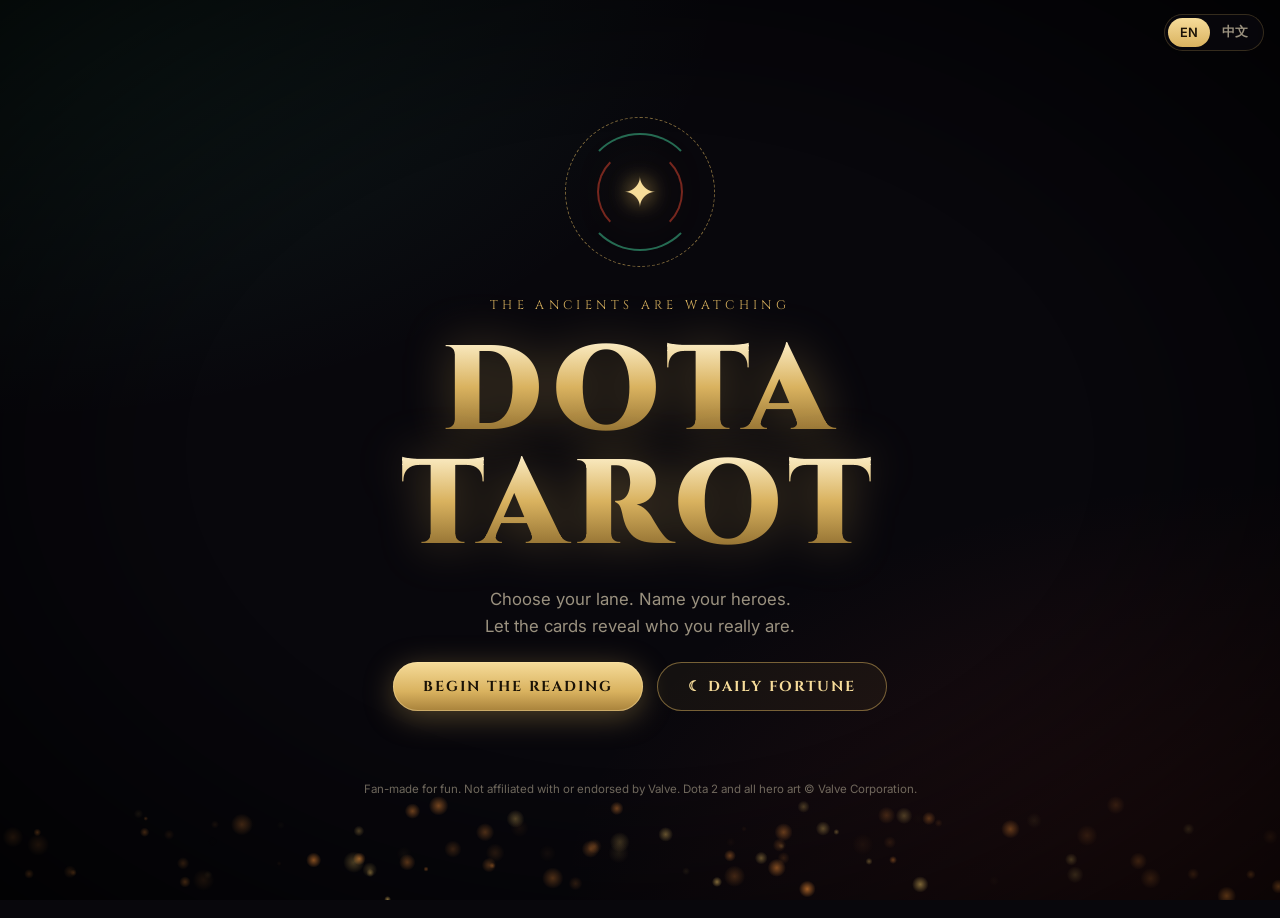
==== commit b8a18d64: "Tarot-style hero cards and a pinned Draw button Hero picker tiles are now small tarot cards (tall po" ====
--- a/index.html
+++ b/index.html
@@ -12,7 +12,7 @@
   <link rel="preconnect" href="https://fonts.googleapis.com" />
   <link rel="preconnect" href="https://fonts.gstatic.com" crossorigin />
   <link href="https://fonts.googleapis.com/css2?family=Cinzel:wght@500;700;900&family=Inter:wght@400;500;600&family=Noto+Serif+SC:wght@600;900&display=swap" rel="stylesheet" />
-  <link rel="stylesheet" href="css/style.css?v=7" />
+  <link rel="stylesheet" href="css/style.css?v=8" />
 </head>
 <body>
   <canvas id="embers" aria-hidden="true"></canvas>
@@ -60,7 +60,11 @@
       <h2 data-i18n="step2Title"></h2>
       <p class="hint" data-i18n="step2Hint"></p>
     </header>
-    <div class="picked" id="picked"></div>
+    <div class="pickbar">
+      <button class="btn btn-ghost" data-go="role" data-i18n="back"></button>
+      <div class="picked" id="picked"></div>
+      <button class="btn btn-primary" id="to-reading" data-i18n="draw" disabled></button>
+    </div>
     <div class="toolbar">
       <input type="search" id="search" data-i18n-ph="search" autocomplete="off" />
       <div class="filters" id="filters">
@@ -72,10 +76,6 @@
       </div>
     </div>
     <div class="hero-grid" id="hero-grid"></div>
-    <nav class="step-nav sticky">
-      <button class="btn btn-ghost" data-go="role" data-i18n="back"></button>
-      <button class="btn btn-primary" id="to-reading" data-i18n="draw" disabled></button>
-    </nav>
   </section>
 
   <!-- Step 3: reading -->
@@ -103,8 +103,8 @@
     </nav>
   </section>
 
-  <script src="js/data.js?v=7"></script>
-  <script src="js/i18n.js?v=7"></script>
-  <script src="js/app.js?v=7"></script>
+  <script src="js/data.js?v=8"></script>
+  <script src="js/i18n.js?v=8"></script>
+  <script src="js/app.js?v=8"></script>
 </body>
 </html>
--- a/css/style.css
+++ b/css/style.css
@@ -145,10 +145,6 @@
 .hint b { color: var(--gold); }
 
 .step-nav { display: flex; justify-content: center; gap: 14px; margin-top: 40px; }
-.step-nav.sticky {
-  position: fixed; left: 0; right: 0; bottom: 0; margin: 0; z-index: 5;
-  padding: 16px; background: linear-gradient(transparent, rgba(8,7,12,.95) 40%);
-}
 
 /* ---------- Roles ---------- */
 .roles { display: grid; grid-template-columns: repeat(5, 1fr); gap: 16px; perspective: 1000px; }
@@ -183,11 +179,20 @@
 .role p { color: var(--muted); font-size: .88rem; line-height: 1.5; margin-top: 12px; }
 
 /* ---------- Heroes ---------- */
-.picked { display: flex; justify-content: center; gap: 14px; margin-bottom: 26px; }
+/* Picks + Draw button stay pinned to the top while the grid scrolls. */
+.pickbar {
+  position: sticky; top: 0; z-index: 10;
+  display: flex; align-items: center; justify-content: center; gap: 16px;
+  margin: 0 -16px 22px; padding: 12px 16px;
+  background: linear-gradient(rgba(8,7,12,.97), rgba(8,7,12,.9));
+  backdrop-filter: blur(8px);
+  border-bottom: 1px solid var(--line);
+}
+.picked { display: flex; justify-content: center; gap: 10px; }
 .slot {
-  width: 120px; aspect-ratio: 16 / 9; border-radius: 10px;
+  width: 104px; aspect-ratio: 16 / 9; border-radius: 8px;
   border: 1px dashed var(--line);
-  display: grid; place-items: center; color: var(--muted); font-size: .75rem;
+  display: grid; place-items: center; color: var(--muted); font-size: .72rem;
   position: relative; overflow: hidden;
 }
 .slot.filled { border: 1px solid var(--gold); animation: pop .45s cubic-bezier(.3,1.6,.5,1) both; box-shadow: 0 0 20px rgba(217,178,95,.35); }
@@ -198,7 +203,7 @@
 }
 @keyframes pop { from { transform: scale(.5); opacity: 0; } }
 
-.toolbar { display: flex; flex-wrap: wrap; gap: 12px; justify-content: space-between; align-items: center; margin-bottom: 20px; }
+.toolbar { display: flex; flex-wrap: wrap; gap: 12px; justify-content: space-between; align-items: center; margin-bottom: 22px; }
 #search {
   flex: 1 1 220px; max-width: 320px;
   padding: 11px 16px; border-radius: 999px;
@@ -218,20 +223,58 @@
 .dot.str { background: var(--str); } .dot.agi { background: var(--agi); }
 .dot.int { background: var(--int); } .dot.uni { background: var(--uni); }
 
+/* Each hero is a small tarot card. */
 .hero-grid {
-  display: grid; grid-template-columns: repeat(auto-fill, minmax(128px, 1fr)); gap: 10px;
+  display: grid; grid-template-columns: repeat(auto-fill, minmax(120px, 1fr)); gap: 16px;
+  perspective: 900px;
 }
 .hero {
-  position: relative; aspect-ratio: 16 / 9; border-radius: 8px; overflow: hidden;
-  background: #15121b; border: 1px solid rgba(255,255,255,.06);
-  transition: transform .25s cubic-bezier(.2,.8,.2,1), box-shadow .25s, border-color .25s, filter .25s;
-  animation: heroIn .5s cubic-bezier(.2,.8,.2,1) backwards;
-  animation-delay: calc(var(--i) * 12ms);
-}
-@keyframes heroIn { from { opacity: 0; transform: scale(.85); } }
-.hero img, .hero .fallback {
-  position: absolute; inset: 0; width: 100%; height: 100%; object-fit: cover;
-  transition: transform .4s;
+  position: relative; aspect-ratio: 2 / 3.3; border-radius: 10px; overflow: hidden;
+  container-type: inline-size;
+  background:
+    radial-gradient(120% 70% at 50% 30%, color-mix(in srgb, var(--attr) 24%, transparent), transparent 70%),
+    repeating-linear-gradient(45deg, rgba(217,178,95,.045) 0 1px, transparent 1px 8px),
+    linear-gradient(180deg, #1a1422, #0b090e);
+  box-shadow: 0 10px 24px rgba(0,0,0,.55), 0 0 0 1px rgba(217,178,95,.45);
+  transition: transform .3s cubic-bezier(.2,.8,.2,1), box-shadow .3s, filter .3s;
+  animation: heroIn .6s cubic-bezier(.2,.8,.2,1) backwards;
+  animation-delay: calc(var(--i) * 10ms);
+}
+@keyframes heroIn { from { opacity: 0; transform: translateY(24px) rotateX(25deg); } }
+.h-frame {
+  position: absolute; inset: 4cqw; z-index: 3; pointer-events: none;
+  border: 1px solid rgba(217,178,95,.6); border-radius: 6px;
+}
+.h-frame::after {
+  content: ""; position: absolute; inset: 2.5cqw; border-radius: 4px;
+  border: 1px solid rgba(217,178,95,.22);
+}
+/* Gold studs on the four corners */
+.h-frame::before {
+  content: ""; position: absolute; inset: -3px;
+  background:
+    radial-gradient(circle at 3px 3px, var(--gold-hi) 2px, transparent 2.6px),
+    radial-gradient(circle at calc(100% - 3px) 3px, var(--gold-hi) 2px, transparent 2.6px),
+    radial-gradient(circle at 3px calc(100% - 3px), var(--gold-hi) 2px, transparent 2.6px),
+    radial-gradient(circle at calc(100% - 3px) calc(100% - 3px), var(--gold-hi) 2px, transparent 2.6px);
+}
+.h-gem {
+  position: absolute; top: 2cqw; left: 50%; z-index: 4;
+  width: 8cqw; height: 8cqw; transform: translateX(-50%) rotate(45deg);
+  background: var(--attr); border: 1px solid var(--gold-hi);
+  box-shadow: 0 0 8px var(--attr);
+}
+.h-window {
+  position: absolute; left: 10cqw; right: 10cqw; top: 12cqw; bottom: 35cqw; z-index: 2; overflow: hidden;
+  border-radius: 50% 50% 4px 4px / 26% 26% 4px 4px;
+  border: 1px solid rgba(217,178,95,.55);
+  background: #0b090e;
+}
+.h-window::after { content: ""; position: absolute; inset: 0; box-shadow: inset 0 0 6cqw rgba(0,0,0,.75); pointer-events: none; }
+.h-window img, .h-window .fallback {
+  position: absolute; inset: 0; width: 100%; height: 100%;
+  object-fit: cover; object-position: center 20%;
+  transition: transform .5s cubic-bezier(.2,.8,.2,1);
 }
 .fallback {
   display: grid; place-items: center;
@@ -242,24 +285,41 @@
 .fallback.int { background: linear-gradient(135deg, #133a5a, #08121a); }
 .fallback.uni { background: linear-gradient(135deg, #3d2a5a, #120a1a); }
 .hero .name {
-  position: absolute; left: 0; right: 0; bottom: 0; z-index: 1;
-  padding: 18px 8px 6px; font-size: .74rem; font-weight: 600; text-align: left;
-  background: linear-gradient(transparent, rgba(0,0,0,.9));
-}
-.hero::before {
-  content: ""; position: absolute; left: 0; top: 0; bottom: 0; width: 3px; z-index: 2;
-  background: var(--attr);
-}
-.hero:hover { transform: translateY(-3px) scale(1.06); z-index: 3; border-color: var(--gold); box-shadow: 0 12px 30px rgba(0,0,0,.6), 0 0 18px rgba(217,178,95,.3); }
-.hero:hover img { transform: scale(1.1); }
-.hero.selected { border-color: var(--gold-hi); box-shadow: 0 0 0 2px var(--gold), 0 0 26px rgba(217,178,95,.6); }
+  position: absolute; left: 8cqw; right: 8cqw; bottom: 9cqw; z-index: 4;
+  min-height: 21cqw; padding: 1.5cqw 1cqw;
+  display: flex; align-items: center; justify-content: center; text-align: center;
+  font-family: "Cinzel", "Noto Serif SC", serif; font-weight: 700; font-size: max(10px, 9cqw); line-height: 1.15;
+  color: var(--gold-hi);
+  border-top: 1px solid rgba(217,178,95,.45); border-bottom: 1px solid rgba(217,178,95,.45);
+  background: linear-gradient(90deg, transparent, rgba(0,0,0,.6) 15%, rgba(0,0,0,.6) 85%, transparent);
+}
+.h-sheen {
+  position: absolute; inset: 0; z-index: 5; pointer-events: none;
+  background: linear-gradient(105deg, transparent 35%, rgba(255,240,200,.35) 50%, transparent 65%);
+  transform: translateX(-130%);
+}
+.hero:hover .h-sheen { animation: sweep 1s ease-out; }
+.hero:hover {
+  z-index: 3; transform: translateY(-8px);
+  box-shadow: 0 18px 36px rgba(0,0,0,.65), 0 0 0 1px var(--gold-hi), 0 0 24px rgba(217,178,95,.35);
+}
+.hero:hover .h-window img { transform: scale(1.08); }
+.hero.selected {
+  box-shadow: 0 0 0 2px var(--gold-hi), 0 0 30px rgba(217,178,95,.7);
+  background:
+    radial-gradient(120% 70% at 50% 30%, rgba(217,178,95,.3), transparent 70%),
+    linear-gradient(180deg, #2a1f14, #0b090e);
+}
+/* Wax seal showing the pick order (1–3) */
 .hero.selected::after {
-  content: "✓"; position: absolute; top: 6px; right: 6px; z-index: 2;
-  width: 22px; height: 22px; border-radius: 50%; display: grid; place-items: center;
-  background: var(--gold); color: #1a1206; font-weight: 700; font-size: .8rem;
-  animation: pop .35s cubic-bezier(.3,1.6,.5,1) both;
-}
-.hero-grid.full .hero:not(.selected) { filter: grayscale(.85) brightness(.55); }
+  content: attr(data-order); position: absolute; top: 5cqw; right: 5cqw; z-index: 6;
+  width: 20cqw; height: 20cqw; border-radius: 50%; display: grid; place-items: center;
+  font-family: "Cinzel", serif; font-weight: 900; font-size: 10cqw; color: #1a1206;
+  background: radial-gradient(circle at 35% 30%, var(--gold-hi), var(--gold) 55%, #8d6a2d);
+  box-shadow: 0 0 0 2px rgba(26,18,6,.6), 0 4px 10px rgba(0,0,0,.6), 0 0 14px rgba(217,178,95,.7);
+  animation: pop .4s cubic-bezier(.3,1.6,.5,1) both;
+}
+.hero-grid.full .hero:not(.selected) { filter: grayscale(.85) brightness(.5); }
 .hero.hidden { display: none; }
 
 /* ---------- Tarot spread ---------- */
@@ -512,7 +572,7 @@
 
 /* ---------- Language toggle ---------- */
 .lang {
-  position: fixed; top: 14px; right: 16px; z-index: 20;
+  position: absolute; top: 14px; right: 16px; z-index: 20;
   display: flex; padding: 3px; border-radius: 999px;
   background: rgba(10, 8, 14, 0.75); border: 1px solid var(--line); backdrop-filter: blur(6px);
 }
@@ -631,7 +691,10 @@
   .role { display: grid; grid-template-columns: 56px 1fr; text-align: left; gap: 2px 14px; padding: 16px; }
   .role svg { grid-row: 1 / 5; width: 48px; height: 48px; margin: 0; align-self: center; }
   .role p { margin-top: 6px; }
-  .hero-grid { grid-template-columns: repeat(auto-fill, minmax(100px, 1fr)); }
+  .hero-grid { grid-template-columns: repeat(auto-fill, minmax(96px, 1fr)); gap: 12px; }
+  .pickbar { flex-wrap: wrap; gap: 10px; padding: 10px 16px; }
+  .picked { order: -1; width: 100%; }
+  .pickbar .btn { padding: 10px 20px; font-size: .78rem; }
   .slot { width: 30%; }
   .spread { gap: 10px; }
   .tarot { width: 31%; min-width: 96px; }
